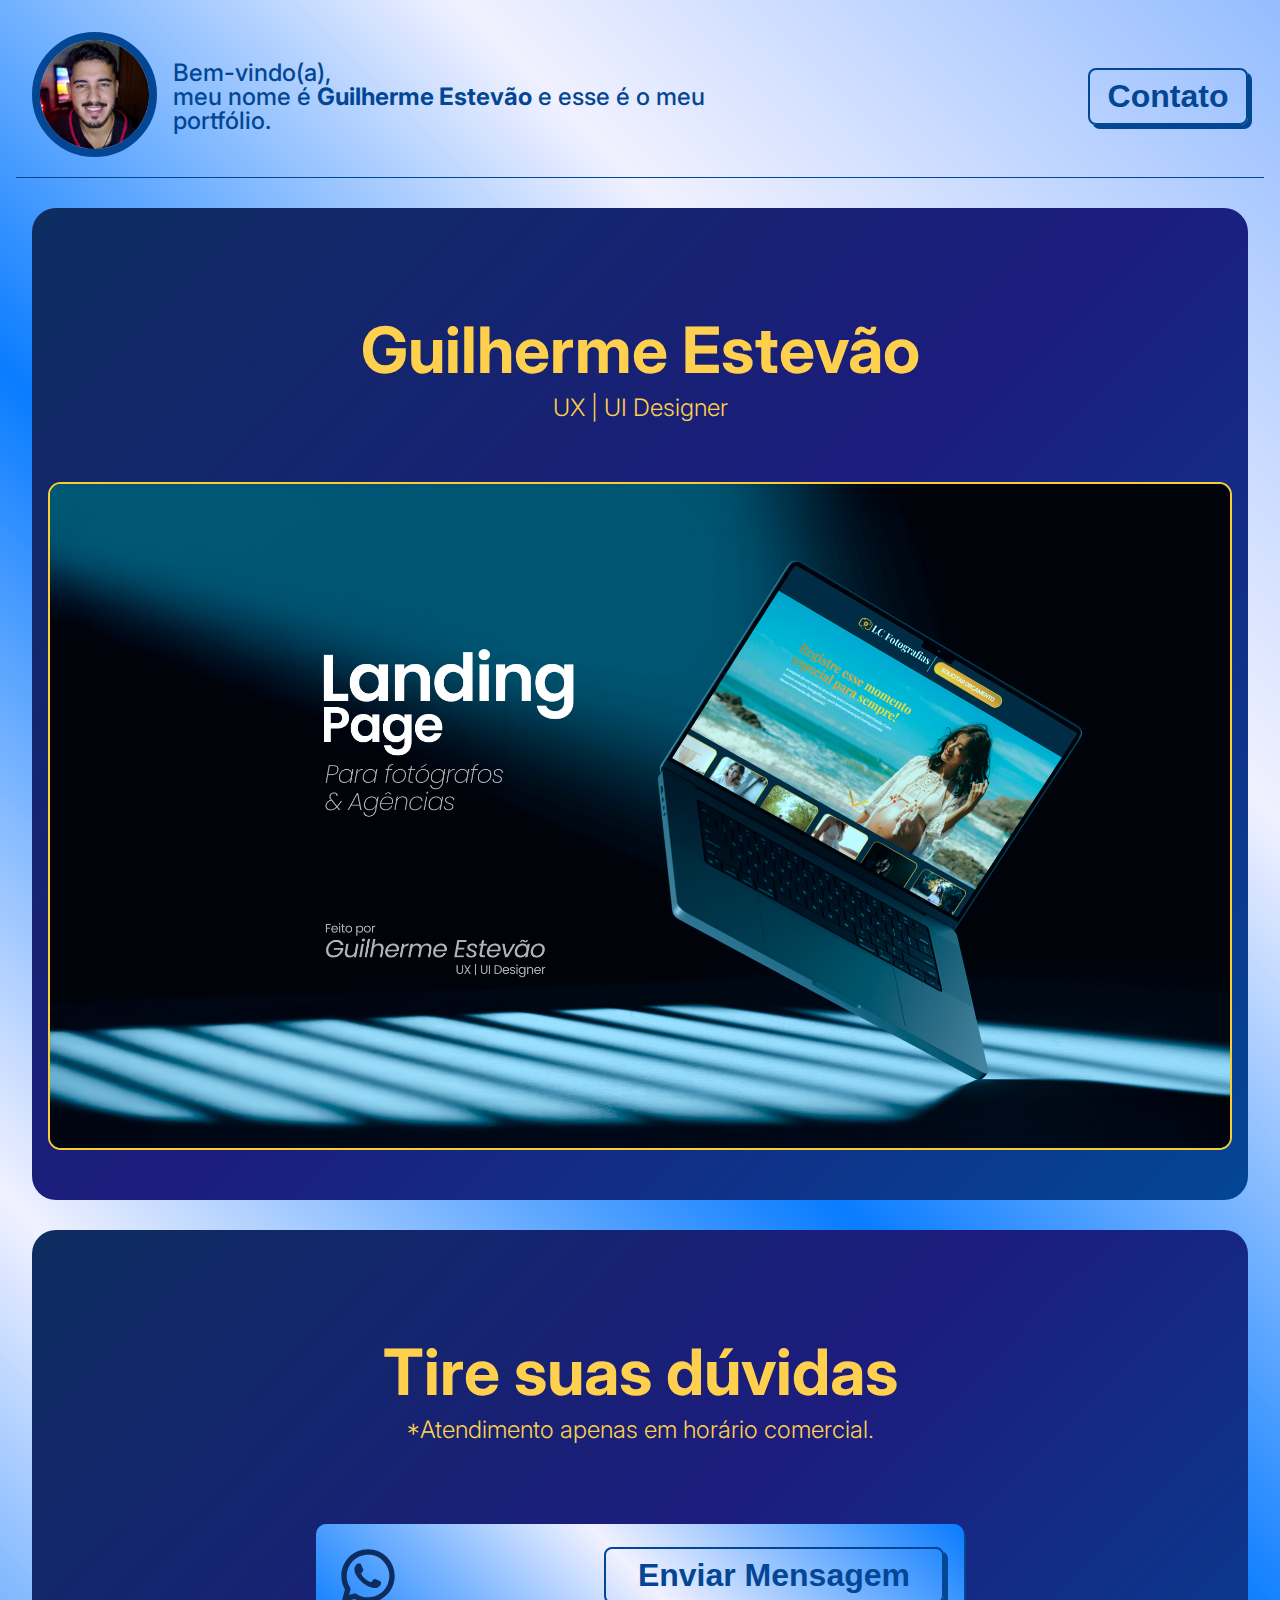
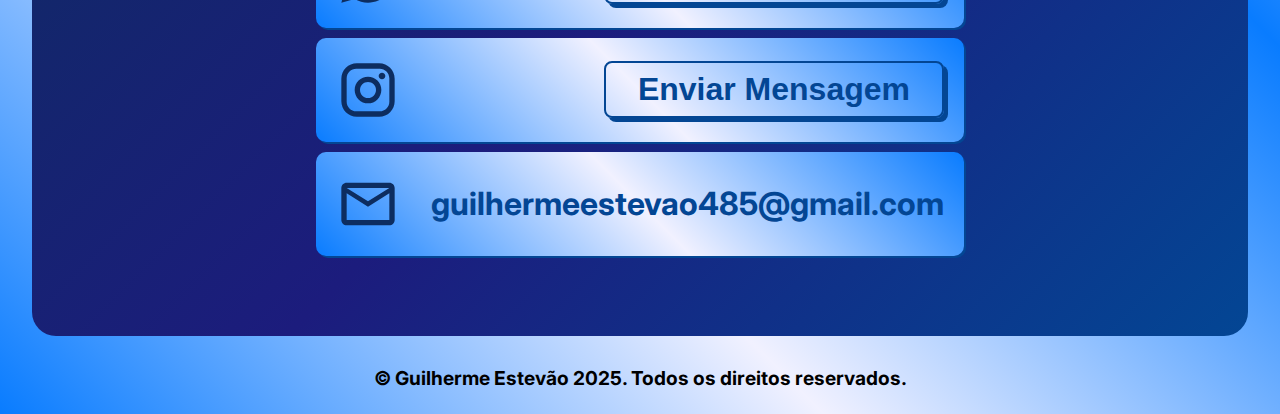
==== index.html @ bce7af7b "Update index.html" ====
<!DOCTYPE html>
<html lang="en">
<head>
    <meta charset="UTF-8">
    <meta name="viewport" content="width=device-width, initial-scale=1.0">
    <title>Guilherme Estevão</title>
    <link href="portifólio/assets/css/styles.css" rel="stylesheet" />
    <link href="https://fonts.googleapis.com/css2?family=Inter:wght@300;400;700&display=swap" rel="stylesheet">
</head>
<body>
    <header>
        <div class="profile">
            <div class="photo">
                <img id="perfil" src="./portifólio/assets/images/FOTOMINHA.jpg" alt="Foto de perfil">
            </div>
            <div class="welcome">Bem-vindo(a),<br> meu nome é <strong>Guilherme Estevão</strong> e esse é o meu portfólio.</div>
        </div>
        <div class="buttons">
            <button onclick="location.href='#footer'" class="contato">Contato</button>
        </div>
    </header>
    <section>
        <div class="container">
            <div class="tituloContainer">
                <h1>Guilherme Estevão</h1>
                <span>UX | UI Designer</span>
            </div>
            <div class="projetos">
                <div class="projeto" id="item1" onclick="openSVG('portifólio/assets/images/svgs/Apresentacao.svg')">
                    <div class="picText">
                        <h1>Clique para ver mais</h1>
                    </div>
                    <img src="portifólio/assets/images/Group 13941.png" alt="Projeto LC Fotografia">
                </div>
            </div>
        </div>
    </section>
    <footer>
        <div class="container" id="footer">
            <div class="tituloContainer">
                <h1>Tire suas dúvidas</h1>
                <span>*Atendimento apenas em horário comercial.</span>
            </div>
            <div class="contact-container">
                <div class="contact-box">
                    <div class="contact-icon">
                        <img src="portifólio/assets/images/svgs/whatsapp.svg" alt="Icone Whatsapp">
                    </div>
                    <div class="contact-info">
                        <button class="whatsapp" onclick="window.location.href='https://wa.me/5587996047434'">Enviar Mensagem</button>
                    </div>
                </div>
                <div class="contact-box">
                    <div class="contact-icon">
                        <img src="portifólio/assets/images/svgs/instagram.svg" alt="Icone Instagram">
                    </div>
                    <div class="contact-info">
                        <button class="instagram">Enviar Mensagem</button>
                    </div>
                </div>
                <div class="contact-box">
                    <div class="contact-icon">
                        <img src="portifólio/assets/images/svgs/email.svg" alt="Icone Email">
                    </div>
                    <div class="contact-info">
                        <p>guilhermeestevao485@gmail.com</p>
                    </div>
                </div>
            </div>
        </div>
    </footer>
    <div class="copyright">
        <label>© Guilherme Estevão 2025. Todos os direitos reservados.</label>
    </div>

    <div id="modal" class="modal">
        <div class="modal-content">
            <span class="close" onclick="closeModal()">&times;</span>
            <h2>Visualização do Projeto</h2>
            <div id="svg-container"></div>
        </div>
    </div>

    <script>
        function openSVG(svgPath) {
            const svgContainer = document.getElementById('svg-container');

            // Limpa qualquer SVG anterior
            svgContainer.innerHTML = '';

            // Cria um elemento <object> para carregar o SVG
            let objectElement = document.createElement('object');
            objectElement.type = "image/svg+xml";
            objectElement.data = svgPath;
            objectElement.width = "100%";
            objectElement.height = "100%";

            // Adiciona ao container
            svgContainer.appendChild(objectElement);

            // Exibe o modal
            document.getElementById('modal').style.display = "block";

            // Desativa o efeito de hover enquanto o modal estiver aberto
            document.querySelector('.projeto').classList.add('no-hover');
        }

        function closeModal() {
            document.getElementById('modal').style.display = "none";
            document.querySelector('.projeto').classList.remove('no-hover');
        }

        // Fecha o modal ao clicar fora dele
        window.onclick = function(event) {
            const modal = document.getElementById('modal');
            if (event.target === modal) {
                closeModal();
            }
        };

    </script>

    <style>
        /* Desativa o hover quando o modal está aberto */
        .no-hover:hover::after {
            opacity: 0 !important;
        }
    </style>

</body>
</html>
---- portifólio/assets/css/styles.css ----
body {
    width: auto;
    margin: 1rem;
    background: linear-gradient(45deg, #097cff,#f1f1ff,#097cff,#f1f1ff,#94bdff);
    font-family: 'Inter', sans-serif;
}

header {
    width: auto;
    display: flex;
    justify-content: space-between;
    padding: 1rem;
    border-bottom: solid 0.1rem #034694;
}

.profile {
    width: 100%;
    display: flex;
    align-items: center;
}

.buttons {
    width: 50%;
    display: flex;
    justify-content: flex-end;
    align-items: center;
}

.contato:active {
    right: 1.5rem;
    top: 3.5rem;
    box-shadow: none;
}

#perfil {
    width: 6.8125rem;
    height: 6.8125rem;
    border-radius: 50%;
    border: solid 0.5rem #034694;
    object-fit: cover;
}

.welcome {
    color: #034694;
    font-size: 1.5rem;
    font-style: normal;
    font-weight: 500;
    line-height: 100%;
    width: 70%;
    margin-left: 1rem;
}

.container {
    display: flex;
    flex-direction: column;
    align-items: center;
    padding-bottom: 3.125rem;
    margin: 1.875rem 1rem;
    border-radius: 1.5rem;
    background: linear-gradient(-45deg, #034694,#1C1C7D,#0d2d60);
}

.tituloContainer {
    display: flex;
    flex-direction: column;
    justify-content: stretch;
    align-items: center;
    margin-top: 3.75rem;
    margin-bottom: 3.75rem;
    color: #ffd04d;
}

.tituloContainer h1 {
    font-size: 4rem;
    font-weight: bolder;
    margin-bottom: 0.3125rem;
}
.tituloContainer span {
    font-size: 1.5rem;
    font-weight: 300;
    margin-top: 0;
    display: block;
}
.projetos {
    display: flex;
    flex-wrap: wrap;
    gap: 1.25rem;
    justify-content: center;
    align-items: start;
    margin: 0;
}

.projeto {
    position: relative;
    display: inline-block;
    width: 100%;
    height: 80%;
    margin-bottom: 1.25rem;
    background: none;
    border: solid 0.125rem #f9ce34;
    color: #f9ce34;
    text-align: center;
    border-radius: 0.8rem;
    cursor: pointer;
    overflow: hidden; /* Garante que o conteúdo não vaze para fora do contêiner */
    margin: 0 1rem;
}

.projeto img {
    width: 100%;
    height: 80%;
    transition: transform 0.3s ease-in-out, opacity 0.3s ease-in-out;
    display: block;
    z-index: 1; /* Garantir que a imagem fique abaixo do texto */
}

.projeto::after {
    content: "";
    position: absolute;
    top: 0;
    left: 0;
    width: 100%;
    height: 100%;
    background: rgba(255, 255, 255, 0.2); /* Efeito de vidro translúcido */
    backdrop-filter: blur(0.625rem); /* Efeito de desfoque */
    opacity: 0;
    transition: opacity 0.3s ease-in-out;
    z-index: 0; /* Coloca o efeito de desfoque atrás da imagem */
}

.projeto:hover::after {
    transform: scale(1.05);
    opacity: 0.9;
}

.picText {
    position: absolute;
    bottom: 1.25rem; /* Menos espaço para caber melhor */
    left: 50%;
    top: 50%;
    transform: translateX(-50%);
    width: auto; /* Impede que o texto fique cortado */
    text-align: center;
    opacity: 0;
    transition: opacity 0.3s ease-in-out;
    z-index: 2;
    color: #ffd04d;
}

.projeto:hover .picText {
    opacity: 1;
}

.picText h1 {
    font-size: 2rem;
    margin-bottom: 0.3125rem;
    text-decoration: underline;
}
.copyright {
    display: flex;
    align-items: center;
    justify-content: center;
}

label {
    text-align: center;
    font-size: 1.2rem;
    font-weight: bolder;
    margin-bottom: 0.5rem;
}

.contatoSection {
    display: flex;
    min-height: 46.875rem; /* Em vez de height fixo */
    justify-content: space-between;
    gap: 1.25rem;
    margin-bottom: 6.25rem;
}
.contact-box {
    width: 100%;
    display: flex;
    flex-direction: row;
    align-items: center;
}

.contact-container {
    display: flex;
    align-items: center;
    width: 50%;
    margin: 0;
}
.contact-icon {
    margin: 0;
    width: 3rem;
    height: 3rem;
}
.contact-icon img {
    width: 4rem;
}
.contact-icon {
    width: 3rem;
    height: 3rem;
    margin: 0;
    margin-bottom: 1rem;
}
.contact-info {
    line-height: 0%;
}
.contact-info p {
    color: #034694;
}
.whatsapp {
    color: #034694;
    background: none;
    border: none;
    font-size: 2rem;
    cursor: pointer;
    padding: 0.5rem 2rem;
    font-weight: 600;
    position: relative;
    width: auto;
    height: auto;
    border: solid 0.125rem #034694;
    box-shadow: 0.25rem 0.25rem 0rem #034694;
    border-radius: 0.5rem;
}
.whatsapp:active {
    right: -0.4rem;
    top: 0.6rem;
    box-shadow: none;
}

.instagram {
    color: #034694;
    background: none;
    border: none;
    font-size: 2rem;
    cursor: pointer;
    font-weight: 600;
    padding: 0.5rem 2rem;
    position: relative;
    width: auto;
    height: auto;
    border: solid 0.125rem #034694;
    box-shadow: 0.25rem 0.25rem 0rem #034694;
    border-radius: 0.5rem;
}
.instagram:active {
    box-shadow: none;
    right: -0.4rem;
    top: 0.6rem;
}
.contact-box p {
    font-size: 2rem !important; /* ou tente valores menores */
    font-weight: bolder;
}


.modal {
    display: none;
    position: fixed;
    z-index: 1;
    left: 0;
    top: 0;
    width: 100%;
    height: 100%;
    overflow: auto;
    background-color: rgba(0, 0, 0, 0.5);
}

.modal-content {
    background-color: white;
    margin: 15% auto;
    padding: 1.25rem;
    width: 80%;
    max-width: 50rem;
}

.close {
    color: #ff0000;
    font-weight: bold;
    margin-left: auto; /* Alinha à direita automaticamente */
    position: absolute;
    top: 0.625rem;
    right: 1.25rem;
    font-size: 2rem;
    cursor: pointer;
}

.close:hover,
.close:focus {
    color: black;
    text-decoration: none;
    cursor: pointer;
}

.no-hover {
    pointer-events: none; /* Desativa interações */
}

.contact-container {
    display: flex;
    flex-direction: column;
    margin: 1.25rem auto;
}
.contact-box {
    display: flex;
    justify-content: space-between;
    align-items: center;
    background: linear-gradient(45deg, #097cff,#f1f1ff,#097cff);
    padding: 1.25rem;
    margin-bottom: 0.625rem;
    border-radius: 0.625rem;
    box-shadow: 0.125rem 0.125rem 0rem #034694;
}
.contact-box h2 {
    font-size: 1.5rem;
    margin: 0rem;
    color: #042c7f;
    display: flex;
}
.contact-box-text {
    display: flex;
    justify-content: center;
    align-items: center;
}

.contato {
    position: relative;
    width: auto;
    height: auto;
    color: #034694;
    background: none;
    text-align: center;
    display: flex;
    justify-content: center;
    max-width: 10rem;
    margin: 0rem;
    align-items: center;
    padding: 0.5rem 2rem;
    font-size: 2rem; /* Reduz um pouco para telas menores */
    font-weight: 600;
    border: solid 0.125rem #034694;
    border-radius: 0.5rem;
    cursor: pointer;
    box-shadow: 0.25rem 0.25rem 0rem #034694;
}

.contato:active {
    right: -0.4rem;
    top: 0.6rem;
    box-shadow: none;
}
    @media screen and (max-width: 48rem) {
        body {
            padding: 0.625rem;
            width: auto;
            margin: 1rem;
        }

        header {
            flex-direction: column;
            align-items: center;
            text-align: center;
            width: auto;
        }
        
        footer {
            width: auto;
            display: block;
        }

        .tituloContainer h1 {
            margin: 0 auto;
            padding: 0;
        }

        .welcome {
            margin: 0;
            width: auto;
        }

        .buttons {
            margin-top: 1.25rem;
            align-items: center;
            justify-content: center;
        }

        .contato {
            position: relative;
            width: auto;
            height: auto;
            color: #034694;
            background: none;
            text-align: center;
            display: flex;
            justify-content: center;
            max-width: 10rem;
            margin: 0rem;
            align-items: center;
            padding: 0.5rem 2rem;
            font-size: 2rem; /* Reduz um pouco para telas menores */
            font-weight: 600;
            border: solid 0.125rem #034694;
            border-radius: 0.5rem;
            cursor: pointer;
            box-shadow: 0.25rem 0.25rem 0rem #034694;
        }
        
        .contato:active {
            right: -0.4rem;
            top: 0.6rem;
            box-shadow: none;
        }

        .projeto {
            width: 100%;
        }
    
        /* Garante que o container azul fique centralizado */
        .container {
            display: flex;
            justify-content: center;
            width: auto;
            margin: 1.25rem auto;
            text-align: center;
            padding: 1.25rem;
        }
        .contact-box {
            width: 100%;
            display: flex;
            flex-direction: row;
            align-items: center;
        }
        
        .contact-container {
            display: flex;
            align-items: center;
            width: 90%;
            margin: 0;
        }
        .contact-icon {
            margin: 0;
            width: 3rem;
            height: 3rem;
        }
        .contact-icon img {
            width: 4rem;
        }
        .contact-icon {
            width: 3rem;
            height: 3rem;
            margin: 0;
            margin-bottom: 1rem;
        }
        .contact-info {
            line-height: 0%;
        }
        .contact-info p {
            color: #034694;
        }
        .whatsapp {
            color: #034694;
            background: none;
            border: none;
            font-size: 2rem;
            cursor: pointer;
            padding: 0.5rem 2rem;
            font-weight: 600;
            position: relative;
            width: auto;
            height: auto;
            border: solid 0.125rem #034694;
            box-shadow: 0.25rem 0.25rem 0rem #034694;
            border-radius: 0.5rem;
        }
        .whatsapp:active {
            right: -0.4rem;
            top: 0.6rem;
            box-shadow: none;
        }

        .instagram {
            color: #034694;
            background: none;
            border: none;
            font-size: 2rem;
            cursor: pointer;
            font-weight: 600;
            padding: 0.5rem 2rem;
            position: relative;
            width: auto;
            height: auto;
            border: solid 0.125rem #034694;
            box-shadow: 0.25rem 0.25rem 0rem #034694;
            border-radius: 0.5rem;
        }
        .instagram:active {
            box-shadow: none;
            right: -0.4rem;
            top: 0.6rem;
        }   
        
        .profile {
            align-items: center;
            flex-direction: column;
        }
    
        /* Ajusta imagem de perfil */
        .profile-img {
            width: 6.25rem; /* Reduz tamanho */
            height: 6.25rem;
            margin: 0 auto; /* Centraliza */
            display: block;
        }

        .contatoSection {
            flex-direction: column; /* Empilhar elementos no tablet */
            align-items: center;
            gap: 1.875rem; /* Melhor espaçamento */
            margin-bottom: 3.125rem;
        }
    
        /* Seção do projeto ajustada */
        .project-section {
            width: 100%;
            max-width: 20rem;
            margin: 0 auto;
            padding: 0.625rem;
            text-align: center;
        }
    
        .project-text {
            font-size: 0.875rem; /* Reduz fonte */
            line-height: 1.4; /* Melhor espaçamento */
            word-break: break-word; /* Evita que palavras grandes estourem a tela */
        }

        .contact-box-text {
            display: flex;
            flex-direction: column;
        }

        .contact-box-text h2 {
            font-size: 1rem;
        }

        .contact-box p {
            font-size: 1.5rem !important; /* ou tente valores menores */
            font-weight: bolder;
        }

        .copyright {
            display: flex;
            align-items: center;
            justify-content: center;
        }

        label {
            text-align: center;
            font-size: 1.2rem;
            font-weight: bolder;
            margin-bottom: 0.5rem;
        }
        .no-hover {
            pointer-events: none; /* Desativa interações */
        }
        .modal {
            z-index: 1000; /* Certifique-se de que é maior que qualquer outro elemento */
        }
        .picText {
            display: none;
        }
        
    }

    @media screen and (max-width: 20rem) {
        body {
            padding: 0.625rem;
            width: auto;
            margin: 1rem;
        }

        header {
            flex-direction: column;
            align-items: center;
            text-align: center;
            width: auto;
        }
        
        footer {
            width: auto;
            display: block;
        }

        .tituloContainer h1 {
            font-size: 1.5rem;
            margin: 0 auto;
            padding: 0;
        }

        .welcome {
            font-size: 0.95rem;
            margin: 0;
            width: auto;
        }

        .buttons {
            margin-top: 1.25rem;
            align-items: center;
            justify-content: center;
        }

        .contato {
            position: relative;
            width: auto;
            height: auto;
            color: #034694;
            background: none;
            text-align: center;
            display: flex;
            justify-content: center;
            max-width: 10rem;
            margin: 0rem;
            align-items: center;
            padding: 0.5rem 2rem;
            font-size: 1rem; /* Reduz um pouco para telas menores */
            font-weight: 600;
            border: solid 0.125rem #034694;
            border-radius: 0.5rem;
            cursor: pointer;
            box-shadow: 0.25rem 0.25rem 0rem #034694;
        }
        
        .contato:active {
            right: -0.4rem;
            top: 0.6rem;
            box-shadow: none;
        }

        .projeto {
            width: 100%;
        }
    
        /* Garante que o container azul fique centralizado */
        .container {
            display: flex;
            justify-content: center;
            width: auto;
            margin: 1.25rem auto;
            text-align: center;
            padding: 1.25rem;
        }
        .contact-box {
            width: 100%;
            display: flex;
            flex-direction: column;
        }
        
        .contact-container {
            display: flex;
            align-items: center;
            width: 90%;
            margin: 0;
        }
        .contact-icon {
            margin: 0;
            width: 3rem;
            height: 3rem;
        }
        .contact-icon img {
            width: 3rem;
        }
        .contact-icon {
            width: 3rem;
            height: 3rem;
            margin: 0;
            margin-bottom: 1rem;
        }
        .contact-info {
            line-height: 0%;
        }
        .contact-info p {
            color: #034694;
        }
        .whatsapp {
            color: #034694;
            background: none;
            border: none;
            font-size: 1rem;
            cursor: pointer;
            padding: 0.5rem 2rem;
            font-weight: 600;
            position: relative;
            width: auto;
            height: auto;
            border: solid 0.125rem #034694;
            box-shadow: 0.25rem 0.25rem 0rem #034694;
            border-radius: 0.5rem;
        }
        .whatsapp:active {
            right: -0.4rem;
            top: 0.6rem;
            box-shadow: none;
        }

        .instagram {
            color: #034694;
            background: none;
            border: none;
            font-size: 1rem;
            cursor: pointer;
            font-size: 1rem;
            cursor: pointer;
            font-weight: 600;
            padding: 0.5rem 2rem;
            position: relative;
            width: auto;
            height: auto;
            border: solid 0.125rem #034694;
            box-shadow: 0.25rem 0.25rem 0rem #034694;
            border-radius: 0.5rem;
        }
        .instagram:active {
            box-shadow: none;
            right: -0.4rem;
            top: 0.6rem;
        }   
        
        .profile {
            align-items: center;
            flex-direction: column;
        }
    
        /* Ajusta imagem de perfil */
        .profile-img {
            width: 6.25rem; /* Reduz tamanho */
            height: 6.25rem;
            margin: 0 auto; /* Centraliza */
            display: block;
        }

        .contatoSection {
            flex-direction: column; /* Empilhar elementos no tablet */
            align-items: center;
            gap: 1.875rem; /* Melhor espaçamento */
            margin-bottom: 3.125rem;
        }
    
        /* Seção do projeto ajustada */
        .project-section {
            width: 100%;
            max-width: 20rem;
            margin: 0 auto;
            padding: 0.625rem;
            text-align: center;
        }
    
        .project-text {
            font-size: 0.875rem; /* Reduz fonte */
            line-height: 1.4; /* Melhor espaçamento */
            word-break: break-word; /* Evita que palavras grandes estourem a tela */
        }

        .contact-box-text {
            display: flex;
            flex-direction: column;
        }

        .contact-box-text h2 {
            font-size: 1rem;
        }

        .contact-box p {
            font-size: 0.8rem !important; /* ou tente valores menores */
            font-weight: bolder;
        }
        
        .tituloContainer span {
            font-size: 0.875rem;
            width: 80%;
        }

        .copyright {
            display: flex;
            align-items: center;
            justify-content: center;
        }

        label {
            text-align: center;
            font-size: 0.8rem;
            font-weight: bolder;
            margin-bottom: 0.5rem;
        }
        .no-hover {
            pointer-events: none; /* Desativa interações */
        }
        .modal {
            z-index: 1000; /* Certifique-se de que é maior que qualquer outro elemento */
        }
        .picText {
            display: none;
        }
        
    }
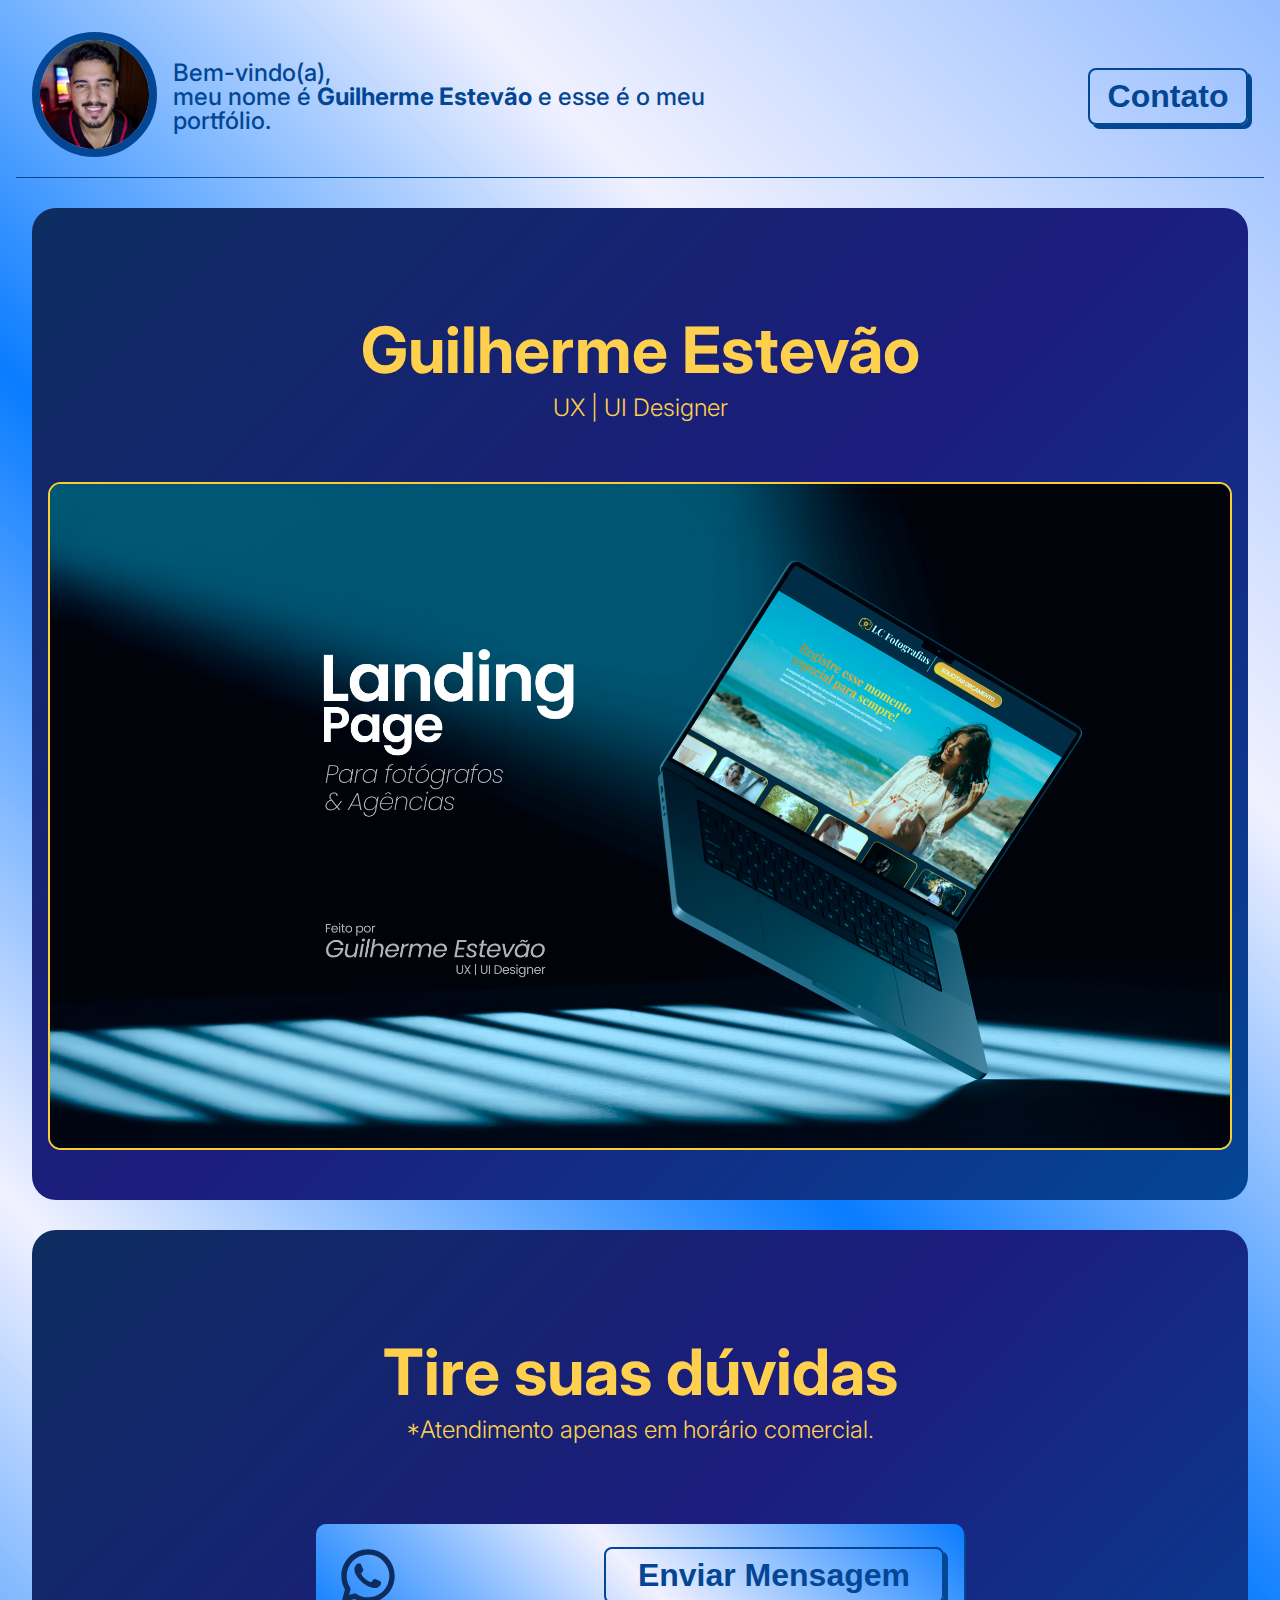
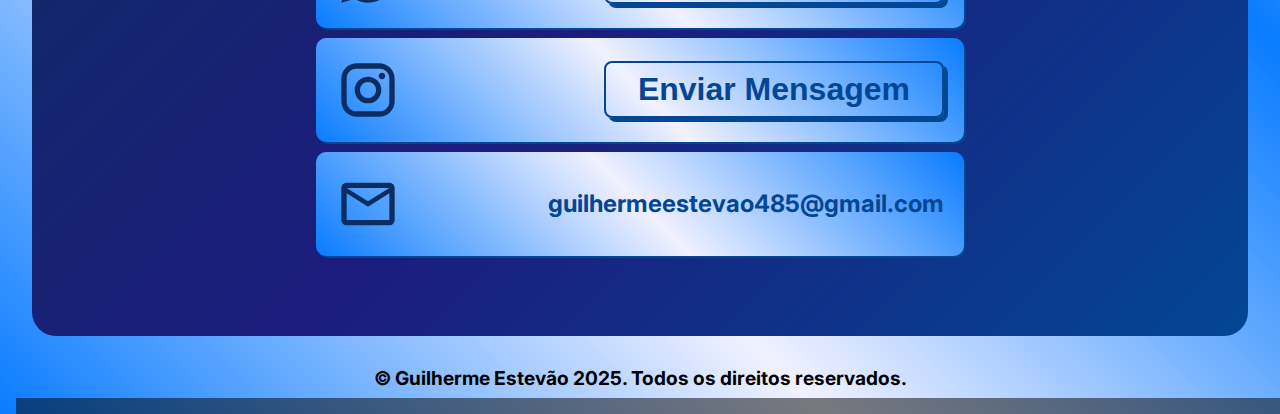
==== commit df09cea4: "Update index.html" ====
--- a/index.html
+++ b/index.html
@@ -11,7 +11,7 @@
     <header>
         <div class="profile">
             <div class="photo">
-                <img id="perfil" src="./portifólio/assets/images/FOTOMINHA.jpg" alt="Foto de perfil">
+                <img id="perfil" src="portifólio/assets/images/FOTOMINHA.jpg" alt="Foto de perfil">
             </div>
             <div class="welcome">Bem-vindo(a),<br> meu nome é <strong>Guilherme Estevão</strong> e esse é o meu portfólio.</div>
         </div>
@@ -84,32 +84,36 @@
     <script>
         function openSVG(svgPath) {
             const svgContainer = document.getElementById('svg-container');
-
+    
             // Limpa qualquer SVG anterior
             svgContainer.innerHTML = '';
-
-            // Cria um elemento <object> para carregar o SVG
+    
+            // Cria um novo objeto <object> para carregar o SVG
             let objectElement = document.createElement('object');
             objectElement.type = "image/svg+xml";
             objectElement.data = svgPath;
             objectElement.width = "100%";
             objectElement.height = "100%";
-
-            // Adiciona ao container
+            objectElement.style.display = "none"; // Esconde até carregar
+    
+            // Adiciona o objeto ao container
             svgContainer.appendChild(objectElement);
-
-            // Exibe o modal
-            document.getElementById('modal').style.display = "block";
-
+    
+            // Aguarda um tempo antes de exibir o modal para garantir que o SVG carregue
+            setTimeout(() => {
+                objectElement.style.display = "block"; // Agora exibe o SVG
+                document.getElementById('modal').style.display = "flex"; // Torna o modal visível
+            }, 300); // Atraso de 300ms para garantir o carregamento
+    
             // Desativa o efeito de hover enquanto o modal estiver aberto
             document.querySelector('.projeto').classList.add('no-hover');
         }
-
+    
         function closeModal() {
             document.getElementById('modal').style.display = "none";
             document.querySelector('.projeto').classList.remove('no-hover');
         }
-
+    
         // Fecha o modal ao clicar fora dele
         window.onclick = function(event) {
             const modal = document.getElementById('modal');
@@ -117,8 +121,8 @@
                 closeModal();
             }
         };
+    </script>
 
-    </script>
 
     <style>
         /* Desativa o hover quando o modal está aberto */
--- a/portifólio/assets/css/styles.css
+++ b/portifólio/assets/css/styles.css
@@ -207,6 +207,7 @@
     line-height: 0%;
 }
 .contact-info p {
+    font-size: 1.5rem;
     color: #034694;
 }
 .whatsapp {
@@ -251,22 +252,28 @@
     top: 0.6rem;
 }
 .contact-box p {
-    font-size: 2rem !important; /* ou tente valores menores */
     font-weight: bolder;
 }
 
 
 .modal {
-    display: none;
+    display: flex;
+    justify-content: center;
+    align-items: center;
     position: fixed;
-    z-index: 1;
-    left: 0;
-    top: 0;
+    z-index: 1000;
     width: 100%;
     height: 100%;
     overflow: auto;
     background-color: rgba(0, 0, 0, 0.5);
 }
+object svg {
+    fill: currentColor !important;
+    opacity: 1 !important;
+    visibility: visible !important;
+}
+
+
 
 .modal-content {
     background-color: white;
@@ -314,7 +321,7 @@
     box-shadow: 0.125rem 0.125rem 0rem #034694;
 }
 .contact-box h2 {
-    font-size: 1.5rem;
+    font-size: 1.4rem;
     margin: 0rem;
     color: #042c7f;
     display: flex;
@@ -351,7 +358,7 @@
     top: 0.6rem;
     box-shadow: none;
 }
-    @media screen and (max-width: 48rem) {
+    @media (min-width: 768px) and (max-width: 1024px) {
         body {
             padding: 0.625rem;
             width: auto;
@@ -574,11 +581,10 @@
         
     }
 
-    @media screen and (max-width: 20rem) {
+    @media (min-width: 320px) and (max-width: 767px) {
         body {
-            padding: 0.625rem;
-            width: auto;
-            margin: 1rem;
+            width: auto;
+            margin: 0.5rem;
         }
 
         header {
@@ -597,6 +603,10 @@
             font-size: 1.5rem;
             margin: 0 auto;
             padding: 0;
+        }
+        .tituloContainer {
+            margin-top: 2.5rem;
+            margin-bottom: 2.5rem;
         }
 
         .welcome {
@@ -637,9 +647,22 @@
             top: 0.6rem;
             box-shadow: none;
         }
+        .projetos {
+            width: 100%;
+            height: 80%;
+            padding: 0;
+            margin: 0;
+        }
 
         .projeto {
             width: 100%;
+            padding: 0;
+            margin: 0;
+            border: none;
+            border-top-left-radius: 0;
+            border-top-right-radius: 0;
+            border-bottom-right-radius: 1.5rem;
+            border-bottom-left-radius: 1.5rem;
         }
     
         /* Garante que o container azul fique centralizado */
@@ -649,12 +672,15 @@
             width: auto;
             margin: 1.25rem auto;
             text-align: center;
-            padding: 1.25rem;
-        }
+            padding: 0;
+            border: solid 0.125rem #f9ce34;
+        }
+
         .contact-box {
             width: 100%;
             display: flex;
-            flex-direction: column;
+            flex-direction: row;
+            padding: 0.5rem;
         }
         
         .contact-container {
@@ -675,7 +701,7 @@
             width: 3rem;
             height: 3rem;
             margin: 0;
-            margin-bottom: 1rem;
+            margin-bottom: 0;
         }
         .contact-info {
             line-height: 0%;
@@ -686,8 +712,7 @@
         .whatsapp {
             color: #034694;
             background: none;
-            border: none;
-            font-size: 1rem;
+            font-size: 0.8rem;
             cursor: pointer;
             padding: 0.5rem 2rem;
             font-weight: 600;
@@ -707,10 +732,7 @@
         .instagram {
             color: #034694;
             background: none;
-            border: none;
-            font-size: 1rem;
-            cursor: pointer;
-            font-size: 1rem;
+            font-size: 0.8rem;
             cursor: pointer;
             font-weight: 600;
             padding: 0.5rem 2rem;
@@ -802,5 +824,9 @@
         .picText {
             display: none;
         }
-        
-    }+        .picText img {
+            width: 100%;
+            height: 100%;
+        }
+        
+    }
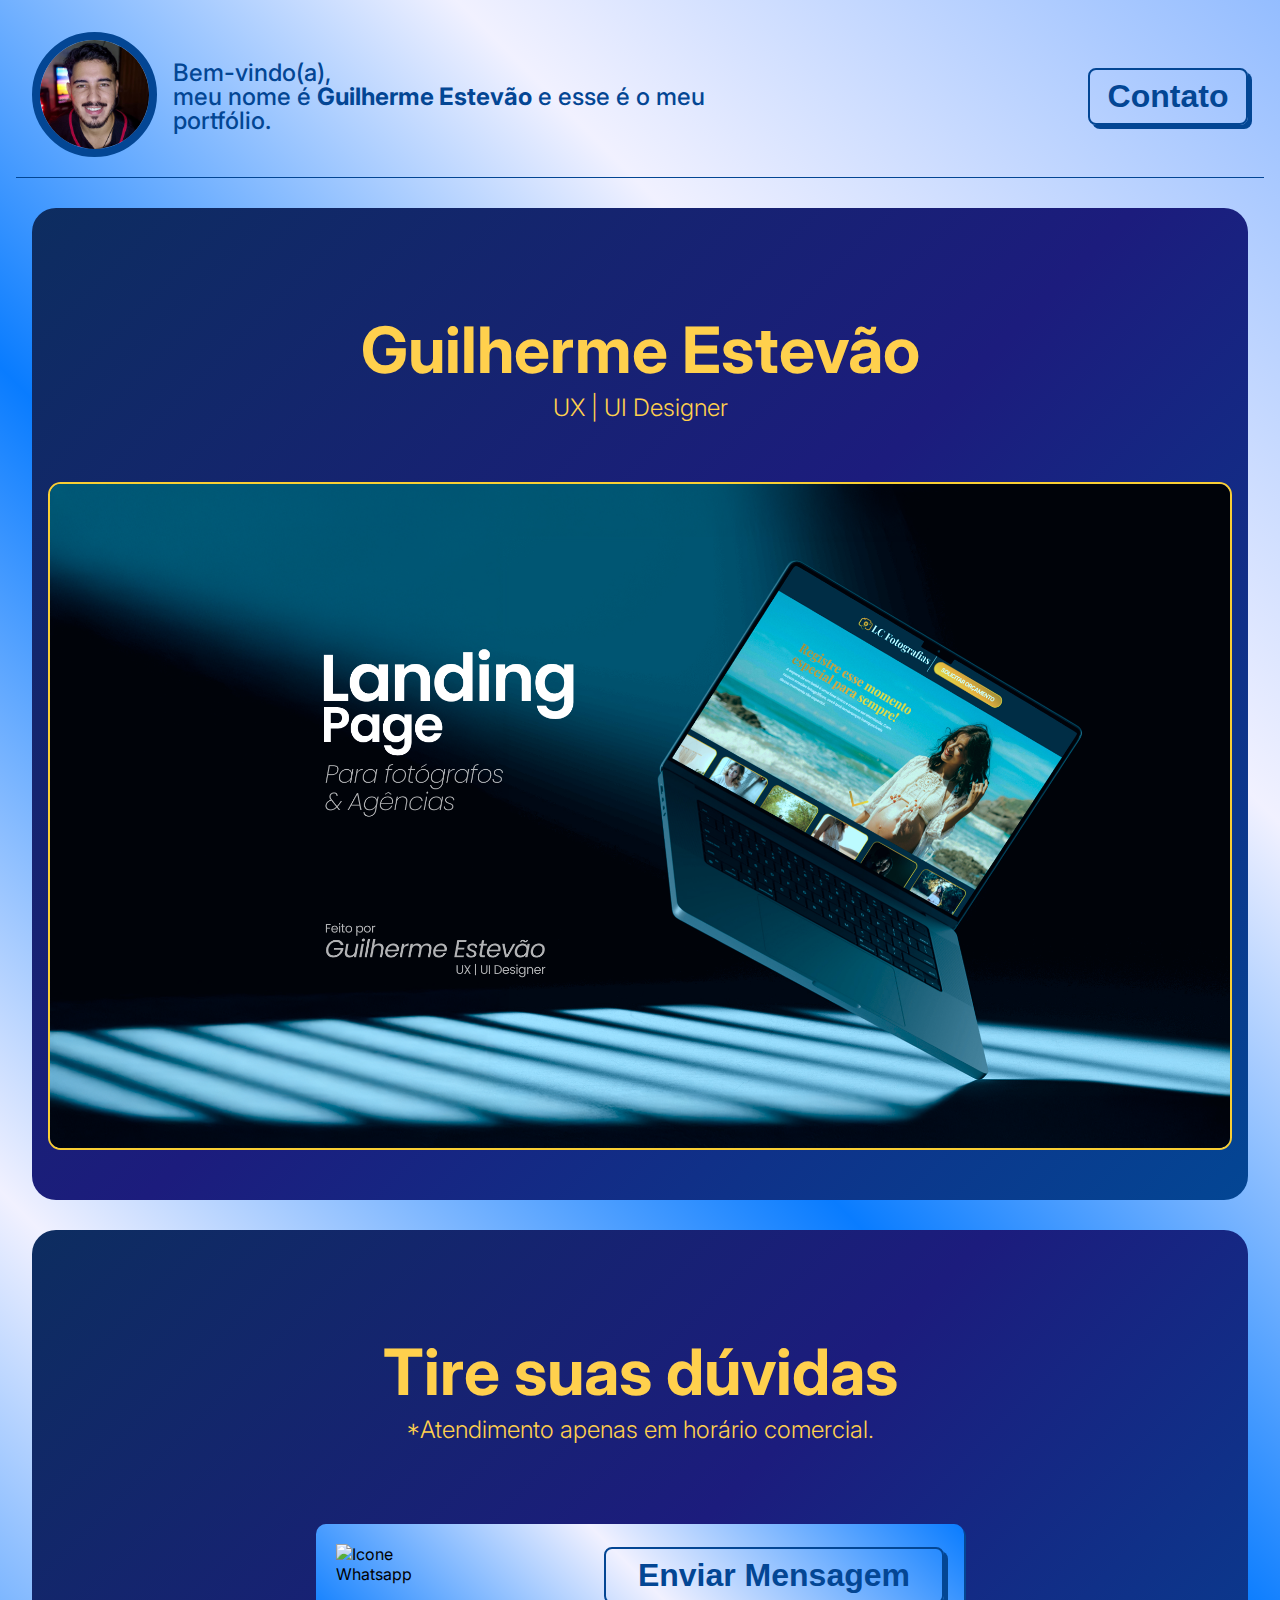
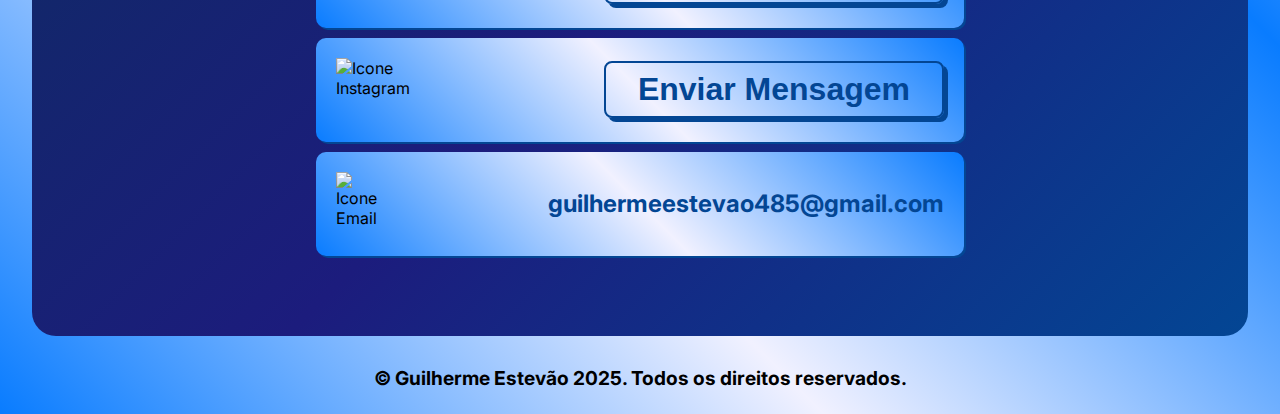
==== commit f2fe2386: "Update index.html" ====
--- a/index.html
+++ b/index.html
@@ -4,14 +4,14 @@
     <meta charset="UTF-8">
     <meta name="viewport" content="width=device-width, initial-scale=1.0">
     <title>Guilherme Estevão</title>
-    <link href="portifólio/assets/css/styles.css" rel="stylesheet" />
+    <link href="portifolio/assets/css/styles.css" rel="stylesheet" />
     <link href="https://fonts.googleapis.com/css2?family=Inter:wght@300;400;700&display=swap" rel="stylesheet">
 </head>
 <body>
     <header>
         <div class="profile">
             <div class="photo">
-                <img id="perfil" src="portifólio/assets/images/FOTOMINHA.jpg" alt="Foto de perfil">
+                <img id="perfil" src="portifolio/assets/images/FOTOMINHA.jpg" alt="Foto de perfil">
             </div>
             <div class="welcome">Bem-vindo(a),<br> meu nome é <strong>Guilherme Estevão</strong> e esse é o meu portfólio.</div>
         </div>
@@ -26,11 +26,11 @@
                 <span>UX | UI Designer</span>
             </div>
             <div class="projetos">
-                <div class="projeto" id="item1" onclick="openSVG('portifólio/assets/images/svgs/Apresentacao.svg')">
+                <div class="projeto" id="item1" onclick="openSVG('portifolio/assets/images/svgs/Apresentação.svg')">
                     <div class="picText">
                         <h1>Clique para ver mais</h1>
                     </div>
-                    <img src="portifólio/assets/images/Group 13941.png" alt="Projeto LC Fotografia">
+                    <img src="portifolio/assets/images/Group 13941.png" alt="Projeto LC Fotografia">
                 </div>
             </div>
         </div>
@@ -44,7 +44,7 @@
             <div class="contact-container">
                 <div class="contact-box">
                     <div class="contact-icon">
-                        <img src="portifólio/assets/images/svgs/whatsapp.svg" alt="Icone Whatsapp">
+                        <img src="portifolio/assets/images/svgs/whatsapp.svg" alt="Icone Whatsapp">
                     </div>
                     <div class="contact-info">
                         <button class="whatsapp" onclick="window.location.href='https://wa.me/5587996047434'">Enviar Mensagem</button>
@@ -52,7 +52,7 @@
                 </div>
                 <div class="contact-box">
                     <div class="contact-icon">
-                        <img src="portifólio/assets/images/svgs/instagram.svg" alt="Icone Instagram">
+                        <img src="portifolio/assets/images/svgs/instagram.svg" alt="Icone Instagram">
                     </div>
                     <div class="contact-info">
                         <button class="instagram">Enviar Mensagem</button>
@@ -60,7 +60,7 @@
                 </div>
                 <div class="contact-box">
                     <div class="contact-icon">
-                        <img src="portifólio/assets/images/svgs/email.svg" alt="Icone Email">
+                        <img src="portifolio/assets/images/svgs/email.svg" alt="Icone Email">
                     </div>
                     <div class="contact-info">
                         <p>guilhermeestevao485@gmail.com</p>
@@ -84,32 +84,33 @@
     <script>
         function openSVG(svgPath) {
             const svgContainer = document.getElementById('svg-container');
-    
-            // Limpa qualquer SVG anterior
+            const modal = document.getElementById('modal');
+        
+            // Limpar conteúdo anterior
             svgContainer.innerHTML = '';
-    
-            // Cria um novo objeto <object> para carregar o SVG
-            let objectElement = document.createElement('object');
-            objectElement.type = "image/svg+xml";
-            objectElement.data = svgPath;
-            objectElement.width = "100%";
-            objectElement.height = "100%";
-            objectElement.style.display = "none"; // Esconde até carregar
-    
-            // Adiciona o objeto ao container
-            svgContainer.appendChild(objectElement);
-    
-            // Aguarda um tempo antes de exibir o modal para garantir que o SVG carregue
-            setTimeout(() => {
-                objectElement.style.display = "block"; // Agora exibe o SVG
-                document.getElementById('modal').style.display = "flex"; // Torna o modal visível
-            }, 300); // Atraso de 300ms para garantir o carregamento
-    
-            // Desativa o efeito de hover enquanto o modal estiver aberto
-            document.querySelector('.projeto').classList.add('no-hover');
+        
+            // Criar elemento object
+            const objectEl = document.createElement('object');
+            objectEl.data = svgPath;
+            objectEl.type = 'image/svg+xml';
+            objectEl.style.width = '100%';
+            objectEl.style.height = '100%';
+        
+            // Adicionar evento de load
+            objectEl.addEventListener('load', () => {
+                console.log('SVG carregado!');
+                modal.style.display = "flex";
+            });
+        
+            // Adicionar ao container
+            svgContainer.appendChild(objectEl);
+        
+            // Mostrar modal mesmo se houver erro (opcional)
+            modal.style.display = "flex";
         }
     
         function closeModal() {
+            console.log("Fechando modal...");
             document.getElementById('modal').style.display = "none";
             document.querySelector('.projeto').classList.remove('no-hover');
         }
@@ -124,6 +125,7 @@
     </script>
 
 
+
     <style>
         /* Desativa o hover quando o modal está aberto */
         .no-hover:hover::after {
--- a/portifolio/assets/css/styles.css
+++ b/portifolio/assets/css/styles.css
@@ -0,0 +1,832 @@
+body {
+    width: auto;
+    margin: 1rem;
+    background: linear-gradient(45deg, #097cff,#f1f1ff,#097cff,#f1f1ff,#94bdff);
+    font-family: 'Inter', sans-serif;
+}
+
+header {
+    width: auto;
+    display: flex;
+    justify-content: space-between;
+    padding: 1rem;
+    border-bottom: solid 0.1rem #034694;
+}
+
+.profile {
+    width: 100%;
+    display: flex;
+    align-items: center;
+}
+
+.buttons {
+    width: 50%;
+    display: flex;
+    justify-content: flex-end;
+    align-items: center;
+}
+
+.contato:active {
+    right: 1.5rem;
+    top: 3.5rem;
+    box-shadow: none;
+}
+
+#perfil {
+    width: 6.8125rem;
+    height: 6.8125rem;
+    border-radius: 50%;
+    border: solid 0.5rem #034694;
+    object-fit: cover;
+}
+
+.welcome {
+    color: #034694;
+    font-size: 1.5rem;
+    font-style: normal;
+    font-weight: 500;
+    line-height: 100%;
+    width: 70%;
+    margin-left: 1rem;
+}
+
+.container {
+    display: flex;
+    flex-direction: column;
+    align-items: center;
+    padding-bottom: 3.125rem;
+    margin: 1.875rem 1rem;
+    border-radius: 1.5rem;
+    background: linear-gradient(-45deg, #034694,#1C1C7D,#0d2d60);
+}
+
+.tituloContainer {
+    display: flex;
+    flex-direction: column;
+    justify-content: stretch;
+    align-items: center;
+    margin-top: 3.75rem;
+    margin-bottom: 3.75rem;
+    color: #ffd04d;
+}
+
+.tituloContainer h1 {
+    font-size: 4rem;
+    font-weight: bolder;
+    margin-bottom: 0.3125rem;
+}
+.tituloContainer span {
+    font-size: 1.5rem;
+    font-weight: 300;
+    margin-top: 0;
+    display: block;
+}
+.projetos {
+    display: flex;
+    flex-wrap: wrap;
+    gap: 1.25rem;
+    justify-content: center;
+    align-items: start;
+    margin: 0;
+}
+
+.projeto {
+    position: relative;
+    display: inline-block;
+    width: 100%;
+    height: 80%;
+    margin-bottom: 1.25rem;
+    background: none;
+    border: solid 0.125rem #f9ce34;
+    color: #f9ce34;
+    text-align: center;
+    border-radius: 0.8rem;
+    cursor: pointer;
+    overflow: hidden; /* Garante que o conteúdo não vaze para fora do contêiner */
+    margin: 0 1rem;
+}
+
+.projeto img {
+    width: 100%;
+    height: 80%;
+    transition: transform 0.3s ease-in-out, opacity 0.3s ease-in-out;
+    display: block;
+    z-index: 1; /* Garantir que a imagem fique abaixo do texto */
+}
+
+.projeto::after {
+    content: "";
+    position: absolute;
+    top: 0;
+    left: 0;
+    width: 100%;
+    height: 100%;
+    background: rgba(255, 255, 255, 0.2); /* Efeito de vidro translúcido */
+    backdrop-filter: blur(0.625rem); /* Efeito de desfoque */
+    opacity: 0;
+    transition: opacity 0.3s ease-in-out;
+    z-index: 0; /* Coloca o efeito de desfoque atrás da imagem */
+}
+
+.projeto:hover::after {
+    transform: scale(1.05);
+    opacity: 0.9;
+}
+
+.picText {
+    position: absolute;
+    bottom: 1.25rem; /* Menos espaço para caber melhor */
+    left: 50%;
+    top: 50%;
+    transform: translateX(-50%);
+    width: auto; /* Impede que o texto fique cortado */
+    text-align: center;
+    opacity: 0;
+    transition: opacity 0.3s ease-in-out;
+    z-index: 2;
+    color: #ffd04d;
+}
+
+.projeto:hover .picText {
+    opacity: 1;
+}
+
+.picText h1 {
+    font-size: 2rem;
+    margin-bottom: 0.3125rem;
+    text-decoration: underline;
+}
+.copyright {
+    display: flex;
+    align-items: center;
+    justify-content: center;
+}
+
+label {
+    text-align: center;
+    font-size: 1.2rem;
+    font-weight: bolder;
+    margin-bottom: 0.5rem;
+}
+
+.contatoSection {
+    display: flex;
+    min-height: 46.875rem; /* Em vez de height fixo */
+    justify-content: space-between;
+    gap: 1.25rem;
+    margin-bottom: 6.25rem;
+}
+.contact-box {
+    width: 100%;
+    display: flex;
+    flex-direction: row;
+    align-items: center;
+}
+
+.contact-container {
+    display: flex;
+    align-items: center;
+    width: 50%;
+    margin: 0;
+}
+.contact-icon {
+    margin: 0;
+    width: 3rem;
+    height: 3rem;
+}
+.contact-icon img {
+    width: 4rem;
+}
+.contact-icon {
+    width: 3rem;
+    height: 3rem;
+    margin: 0;
+    margin-bottom: 1rem;
+}
+.contact-info {
+    line-height: 0%;
+}
+.contact-info p {
+    font-size: 1.5rem;
+    color: #034694;
+}
+.whatsapp {
+    color: #034694;
+    background: none;
+    border: none;
+    font-size: 2rem;
+    cursor: pointer;
+    padding: 0.5rem 2rem;
+    font-weight: 600;
+    position: relative;
+    width: auto;
+    height: auto;
+    border: solid 0.125rem #034694;
+    box-shadow: 0.25rem 0.25rem 0rem #034694;
+    border-radius: 0.5rem;
+}
+.whatsapp:active {
+    right: -0.4rem;
+    top: 0.6rem;
+    box-shadow: none;
+}
+
+.instagram {
+    color: #034694;
+    background: none;
+    border: none;
+    font-size: 2rem;
+    cursor: pointer;
+    font-weight: 600;
+    padding: 0.5rem 2rem;
+    position: relative;
+    width: auto;
+    height: auto;
+    border: solid 0.125rem #034694;
+    box-shadow: 0.25rem 0.25rem 0rem #034694;
+    border-radius: 0.5rem;
+}
+.instagram:active {
+    box-shadow: none;
+    right: -0.4rem;
+    top: 0.6rem;
+}
+.contact-box p {
+    font-weight: bolder;
+}
+
+
+.modal {
+    display: none; /* Inicia oculto */
+    position: fixed;
+    top: 0;
+    left: 0;
+    width: 100%;
+    height: 100%;
+    background: rgba(0, 0, 0, 0.8);
+    justify-content: center;
+    align-items: center;
+    z-index: 1000;
+}
+
+.modal-content {
+    background: white;
+    padding: 20px;
+    border-radius: 10px;
+    max-width: 90%;
+    max-height: 90%;
+    overflow: auto;
+}
+object svg {
+    fill: currentColor !important;
+    opacity: 1 !important;
+    visibility: visible !important;
+}
+
+.close {
+    color: #ff0000;
+    font-weight: bold;
+    margin-left: auto; /* Alinha à direita automaticamente */
+    position: absolute;
+    top: 0.625rem;
+    right: 1.25rem;
+    font-size: 2rem;
+    cursor: pointer;
+}
+
+.close:hover,
+.close:focus {
+    color: black;
+    text-decoration: none;
+    cursor: pointer;
+}
+
+.no-hover {
+    pointer-events: none; /* Desativa interações */
+}
+
+.contact-container {
+    display: flex;
+    flex-direction: column;
+    margin: 1.25rem auto;
+}
+.contact-box {
+    display: flex;
+    justify-content: space-between;
+    align-items: center;
+    background: linear-gradient(45deg, #097cff,#f1f1ff,#097cff);
+    padding: 1.25rem;
+    margin-bottom: 0.625rem;
+    border-radius: 0.625rem;
+    box-shadow: 0.125rem 0.125rem 0rem #034694;
+}
+.contact-box h2 {
+    font-size: 1.4rem;
+    margin: 0rem;
+    color: #042c7f;
+    display: flex;
+}
+.contact-box-text {
+    display: flex;
+    justify-content: center;
+    align-items: center;
+}
+
+.contato {
+    position: relative;
+    width: auto;
+    height: auto;
+    color: #034694;
+    background: none;
+    text-align: center;
+    display: flex;
+    justify-content: center;
+    max-width: 10rem;
+    margin: 0rem;
+    align-items: center;
+    padding: 0.5rem 2rem;
+    font-size: 2rem; /* Reduz um pouco para telas menores */
+    font-weight: 600;
+    border: solid 0.125rem #034694;
+    border-radius: 0.5rem;
+    cursor: pointer;
+    box-shadow: 0.25rem 0.25rem 0rem #034694;
+}
+
+.contato:active {
+    right: -0.4rem;
+    top: 0.6rem;
+    box-shadow: none;
+}
+    @media (min-width: 768px) and (max-width: 1024px) {
+        body {
+            padding: 0.625rem;
+            width: auto;
+            margin: 1rem;
+        }
+
+        header {
+            flex-direction: column;
+            align-items: center;
+            text-align: center;
+            width: auto;
+        }
+        
+        footer {
+            width: auto;
+            display: block;
+        }
+
+        .tituloContainer h1 {
+            margin: 0 auto;
+            padding: 0;
+        }
+
+        .welcome {
+            margin: 0;
+            width: auto;
+        }
+
+        .buttons {
+            margin-top: 1.25rem;
+            align-items: center;
+            justify-content: center;
+        }
+
+        .contato {
+            position: relative;
+            width: auto;
+            height: auto;
+            color: #034694;
+            background: none;
+            text-align: center;
+            display: flex;
+            justify-content: center;
+            max-width: 10rem;
+            margin: 0rem;
+            align-items: center;
+            padding: 0.5rem 2rem;
+            font-size: 2rem; /* Reduz um pouco para telas menores */
+            font-weight: 600;
+            border: solid 0.125rem #034694;
+            border-radius: 0.5rem;
+            cursor: pointer;
+            box-shadow: 0.25rem 0.25rem 0rem #034694;
+        }
+        
+        .contato:active {
+            right: -0.4rem;
+            top: 0.6rem;
+            box-shadow: none;
+        }
+
+        .projeto {
+            width: 100%;
+        }
+    
+        /* Garante que o container azul fique centralizado */
+        .container {
+            display: flex;
+            justify-content: center;
+            width: auto;
+            margin: 1.25rem auto;
+            text-align: center;
+            padding: 1.25rem;
+        }
+        .contact-box {
+            width: 100%;
+            display: flex;
+            flex-direction: row;
+            align-items: center;
+        }
+        
+        .contact-container {
+            display: flex;
+            align-items: center;
+            width: 90%;
+            margin: 0;
+        }
+        .contact-icon {
+            margin: 0;
+            width: 3rem;
+            height: 3rem;
+        }
+        .contact-icon img {
+            width: 4rem;
+        }
+        .contact-icon {
+            width: 3rem;
+            height: 3rem;
+            margin: 0;
+            margin-bottom: 1rem;
+        }
+        .contact-info {
+            line-height: 0%;
+        }
+        .contact-info p {
+            color: #034694;
+        }
+        .whatsapp {
+            color: #034694;
+            background: none;
+            border: none;
+            font-size: 2rem;
+            cursor: pointer;
+            padding: 0.5rem 2rem;
+            font-weight: 600;
+            position: relative;
+            width: auto;
+            height: auto;
+            border: solid 0.125rem #034694;
+            box-shadow: 0.25rem 0.25rem 0rem #034694;
+            border-radius: 0.5rem;
+        }
+        .whatsapp:active {
+            right: -0.4rem;
+            top: 0.6rem;
+            box-shadow: none;
+        }
+
+        .instagram {
+            color: #034694;
+            background: none;
+            border: none;
+            font-size: 2rem;
+            cursor: pointer;
+            font-weight: 600;
+            padding: 0.5rem 2rem;
+            position: relative;
+            width: auto;
+            height: auto;
+            border: solid 0.125rem #034694;
+            box-shadow: 0.25rem 0.25rem 0rem #034694;
+            border-radius: 0.5rem;
+        }
+        .instagram:active {
+            box-shadow: none;
+            right: -0.4rem;
+            top: 0.6rem;
+        }   
+        
+        .profile {
+            align-items: center;
+            flex-direction: column;
+        }
+    
+        /* Ajusta imagem de perfil */
+        .profile-img {
+            width: 6.25rem; /* Reduz tamanho */
+            height: 6.25rem;
+            margin: 0 auto; /* Centraliza */
+            display: block;
+        }
+
+        .contatoSection {
+            flex-direction: column; /* Empilhar elementos no tablet */
+            align-items: center;
+            gap: 1.875rem; /* Melhor espaçamento */
+            margin-bottom: 3.125rem;
+        }
+    
+        /* Seção do projeto ajustada */
+        .project-section {
+            width: 100%;
+            max-width: 20rem;
+            margin: 0 auto;
+            padding: 0.625rem;
+            text-align: center;
+        }
+    
+        .project-text {
+            font-size: 0.875rem; /* Reduz fonte */
+            line-height: 1.4; /* Melhor espaçamento */
+            word-break: break-word; /* Evita que palavras grandes estourem a tela */
+        }
+
+        .contact-box-text {
+            display: flex;
+            flex-direction: column;
+        }
+
+        .contact-box-text h2 {
+            font-size: 1rem;
+        }
+
+        .contact-box p {
+            font-size: 1.5rem !important; /* ou tente valores menores */
+            font-weight: bolder;
+        }
+
+        .copyright {
+            display: flex;
+            align-items: center;
+            justify-content: center;
+        }
+
+        label {
+            text-align: center;
+            font-size: 1.2rem;
+            font-weight: bolder;
+            margin-bottom: 0.5rem;
+        }
+        .no-hover {
+            pointer-events: none; /* Desativa interações */
+        }
+        .modal {
+            z-index: 1000; /* Certifique-se de que é maior que qualquer outro elemento */
+        }
+        .picText {
+            display: none;
+        }
+        
+    }
+
+    @media (min-width: 320px) and (max-width: 767px) {
+        body {
+            width: auto;
+            margin: 0.5rem;
+        }
+
+        header {
+            flex-direction: column;
+            align-items: center;
+            text-align: center;
+            width: auto;
+        }
+        
+        footer {
+            width: auto;
+            display: block;
+        }
+
+        .tituloContainer h1 {
+            font-size: 1.5rem;
+            margin: 0 auto;
+            padding: 0;
+        }
+        .tituloContainer {
+            margin-top: 2.5rem;
+            margin-bottom: 2.5rem;
+        }
+
+        .welcome {
+            font-size: 0.95rem;
+            margin: 0;
+            width: auto;
+        }
+
+        .buttons {
+            margin-top: 1.25rem;
+            align-items: center;
+            justify-content: center;
+        }
+
+        .contato {
+            position: relative;
+            width: auto;
+            height: auto;
+            color: #034694;
+            background: none;
+            text-align: center;
+            display: flex;
+            justify-content: center;
+            max-width: 10rem;
+            margin: 0rem;
+            align-items: center;
+            padding: 0.5rem 2rem;
+            font-size: 1rem; /* Reduz um pouco para telas menores */
+            font-weight: 600;
+            border: solid 0.125rem #034694;
+            border-radius: 0.5rem;
+            cursor: pointer;
+            box-shadow: 0.25rem 0.25rem 0rem #034694;
+        }
+        
+        .contato:active {
+            right: -0.4rem;
+            top: 0.6rem;
+            box-shadow: none;
+        }
+        .projetos {
+            width: 100%;
+            height: 80%;
+            padding: 0;
+            margin: 0;
+        }
+
+        .projeto {
+            width: 100%;
+            padding: 0;
+            margin: 0;
+            border: none;
+            border-top-left-radius: 0;
+            border-top-right-radius: 0;
+            border-bottom-right-radius: 1.5rem;
+            border-bottom-left-radius: 1.5rem;
+        }
+    
+        /* Garante que o container azul fique centralizado */
+        .container {
+            display: flex;
+            justify-content: center;
+            width: auto;
+            margin: 1.25rem auto;
+            text-align: center;
+            padding: 0;
+            border: solid 0.125rem #f9ce34;
+        }
+
+        .contact-box {
+            width: 100%;
+            display: flex;
+            flex-direction: row;
+            padding: 0.5rem;
+        }
+        
+        .contact-container {
+            display: flex;
+            align-items: center;
+            width: 90%;
+            margin: 0;
+        }
+        .contact-icon {
+            margin: 0;
+            width: 3rem;
+            height: 3rem;
+        }
+        .contact-icon img {
+            width: 3rem;
+        }
+        .contact-icon {
+            width: 3rem;
+            height: 3rem;
+            margin: 0;
+            margin-bottom: 0;
+        }
+        .contact-info {
+            line-height: 0%;
+        }
+        .contact-info p {
+            color: #034694;
+        }
+        .whatsapp {
+            color: #034694;
+            background: none;
+            font-size: 0.8rem;
+            cursor: pointer;
+            padding: 0.5rem 2rem;
+            font-weight: 600;
+            position: relative;
+            width: auto;
+            height: auto;
+            border: solid 0.125rem #034694;
+            box-shadow: 0.25rem 0.25rem 0rem #034694;
+            border-radius: 0.5rem;
+        }
+        .whatsapp:active {
+            right: -0.4rem;
+            top: 0.6rem;
+            box-shadow: none;
+        }
+
+        .instagram {
+            color: #034694;
+            background: none;
+            font-size: 0.8rem;
+            cursor: pointer;
+            font-weight: 600;
+            padding: 0.5rem 2rem;
+            position: relative;
+            width: auto;
+            height: auto;
+            border: solid 0.125rem #034694;
+            box-shadow: 0.25rem 0.25rem 0rem #034694;
+            border-radius: 0.5rem;
+        }
+        .instagram:active {
+            box-shadow: none;
+            right: -0.4rem;
+            top: 0.6rem;
+        }   
+        
+        .profile {
+            align-items: center;
+            flex-direction: column;
+        }
+    
+        /* Ajusta imagem de perfil */
+        .profile-img {
+            width: 6.25rem; /* Reduz tamanho */
+            height: 6.25rem;
+            margin: 0 auto; /* Centraliza */
+            display: block;
+        }
+
+        .contatoSection {
+            flex-direction: column; /* Empilhar elementos no tablet */
+            align-items: center;
+            gap: 1.875rem; /* Melhor espaçamento */
+            margin-bottom: 3.125rem;
+        }
+    
+        /* Seção do projeto ajustada */
+        .project-section {
+            width: 100%;
+            max-width: 20rem;
+            margin: 0 auto;
+            padding: 0.625rem;
+            text-align: center;
+        }
+    
+        .project-text {
+            font-size: 0.875rem; /* Reduz fonte */
+            line-height: 1.4; /* Melhor espaçamento */
+            word-break: break-word; /* Evita que palavras grandes estourem a tela */
+        }
+
+        .contact-box-text {
+            display: flex;
+            flex-direction: column;
+        }
+
+        .contact-box-text h2 {
+            font-size: 1rem;
+        }
+
+        .contact-box p {
+            font-size: 0.8rem !important; /* ou tente valores menores */
+            font-weight: bolder;
+        }
+        
+        .tituloContainer span {
+            font-size: 0.875rem;
+            width: 80%;
+        }
+
+        .copyright {
+            display: flex;
+            align-items: center;
+            justify-content: center;
+        }
+
+        label {
+            text-align: center;
+            font-size: 0.8rem;
+            font-weight: bolder;
+            margin-bottom: 0.5rem;
+        }
+        .no-hover {
+            pointer-events: none; /* Desativa interações */
+        }
+        .modal {
+            z-index: 1000; /* Certifique-se de que é maior que qualquer outro elemento */
+        }
+        .picText {
+            display: none;
+        }
+        .picText img {
+            width: 100%;
+            height: 100%;
+        }
+        
+    }